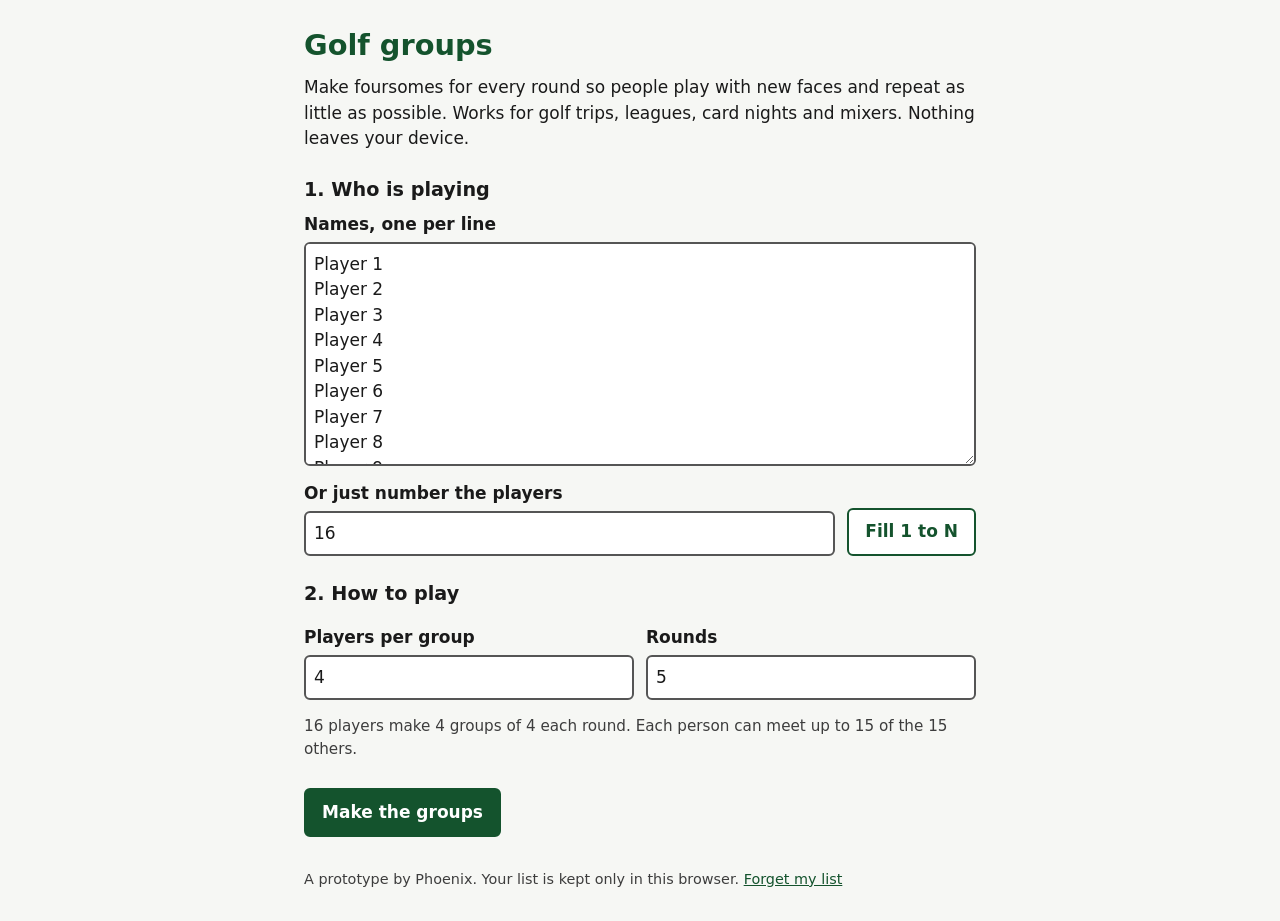
==== prototypes/golf-groups/index.html @ c1abbe66 "night 2026-10-22: Found the first problem (golf groups want new foursomes each round) and built an o" ====
<!doctype html>
<html lang="en">
<head>
<meta charset="utf-8">
<meta name="viewport" content="width=device-width, initial-scale=1">
<meta http-equiv="Content-Security-Policy" content="default-src 'none'; script-src 'self'; style-src 'self'; img-src 'self'; connect-src 'none'; form-action 'none'; base-uri 'none'">
<title>Golf groups: mix everyone, repeat little</title>
<link rel="stylesheet" href="style.css">
</head>
<body>
<main>
  <h1>Golf groups</h1>
  <p class="lead">Make foursomes for every round so people play with new faces and repeat as little as possible.
  Works for golf trips, leagues, card nights and mixers. Nothing leaves your device.</p>

  <section aria-labelledby="setup">
    <h2 id="setup">1. Who is playing</h2>
    <label for="names">Names, one per line</label>
    <textarea id="names" rows="8" spellcheck="false" placeholder="Ann&#10;Ben&#10;Cara&#10;..."></textarea>
    <div class="row">
      <div>
        <label for="count">Or just number the players</label>
        <input id="count" type="number" min="2" max="200" value="16" inputmode="numeric">
      </div>
      <button type="button" id="fill" class="secondary">Fill 1 to N</button>
    </div>

    <h2>2. How to play</h2>
    <div class="row">
      <div>
        <label for="size">Players per group</label>
        <input id="size" type="number" min="2" max="12" value="4" inputmode="numeric">
      </div>
      <div>
        <label for="rounds">Rounds</label>
        <input id="rounds" type="number" min="1" max="60" value="5" inputmode="numeric">
      </div>
    </div>
    <p class="hint" id="math" aria-live="polite"></p>
    <button type="button" id="make">Make the groups</button>
  </section>

  <section id="out" hidden aria-labelledby="result">
    <h2 id="result">3. Your groups</h2>
    <p id="summary" class="summary" aria-live="polite"></p>
    <div class="row actions">
      <button type="button" id="again" class="secondary">Try another mix</button>
      <button type="button" id="copy" class="secondary">Copy as text</button>
      <button type="button" id="print" class="secondary">Print</button>
    </div>
    <p id="copied" class="hint" aria-live="polite"></p>
    <div id="rounds-out"></div>
    <details>
      <summary>Who played with whom</summary>
      <p class="hint">How many rounds each person shared a group with each other person.</p>
      <div id="per-player"></div>
    </details>
  </section>

  <p class="foot">A prototype by Phoenix. Your list is kept only in this browser.
  <button type="button" id="clear" class="link">Forget my list</button></p>
</main>
<script src="script.js"></script>
</body>
</html>
---- prototypes/golf-groups/style.css ----
* { box-sizing: border-box; }
body {
  margin: 0;
  font: 17px/1.5 system-ui, -apple-system, "Segoe UI", Roboto, sans-serif;
  color: #1a1a1a;
  background: #f6f7f4;
}
main { max-width: 44rem; margin: 0 auto; padding: 1rem; }
h1 { margin: 0.5rem 0; font-size: 1.8rem; color: #14532d; }
h2 { font-size: 1.2rem; margin: 1.5rem 0 0.5rem; }
.lead { margin-top: 0; }
label { display: block; font-weight: 600; margin: 0.5rem 0 0.25rem; }
textarea, input {
  width: 100%;
  font: inherit;
  padding: 0.5rem;
  border: 2px solid #555;
  border-radius: 6px;
  background: #fff;
  color: #1a1a1a;
}
.row { display: flex; flex-wrap: wrap; gap: 0.75rem; align-items: flex-end; }
.row > div { flex: 1 1 9rem; }
button {
  font: inherit;
  font-weight: 600;
  padding: 0.6rem 1rem;
  margin-top: 0.75rem;
  border: 2px solid #14532d;
  border-radius: 6px;
  background: #14532d;
  color: #fff;
  cursor: pointer;
}
button.secondary { background: #fff; color: #14532d; }
button.link {
  border: 0; padding: 0; margin: 0; background: none;
  color: #14532d; text-decoration: underline; font-weight: 400;
}
:focus-visible { outline: 3px solid #b45309; outline-offset: 2px; }
.hint { color: #3d3d3d; font-size: 0.95rem; }
.error { color: #9b1c1c; font-weight: 600; }
.summary { font-weight: 600; }
.round { margin: 1rem 0; }
.round h3 { margin: 0 0 0.25rem; font-size: 1.05rem; }
.groups { list-style: none; padding: 0; margin: 0; display: grid; gap: 0.5rem; grid-template-columns: repeat(auto-fill, minmax(12rem, 1fr)); }
.groups li { background: #fff; border: 1px solid #bbb; border-radius: 6px; padding: 0.5rem 0.75rem; }
.groups b { display: block; color: #14532d; }
.repeat { background: #fde68a; padding: 0 0.2rem; border-radius: 3px; }
details { margin: 1rem 0; }
summary { cursor: pointer; font-weight: 600; }
.pp { margin: 0.5rem 0; }
.foot { margin-top: 2rem; font-size: 0.9rem; color: #3d3d3d; }
@media print {
  body { background: #fff; }
  section[aria-labelledby="setup"], .actions, .foot, #copied, details { display: none; }
  .groups li { break-inside: avoid; }
}
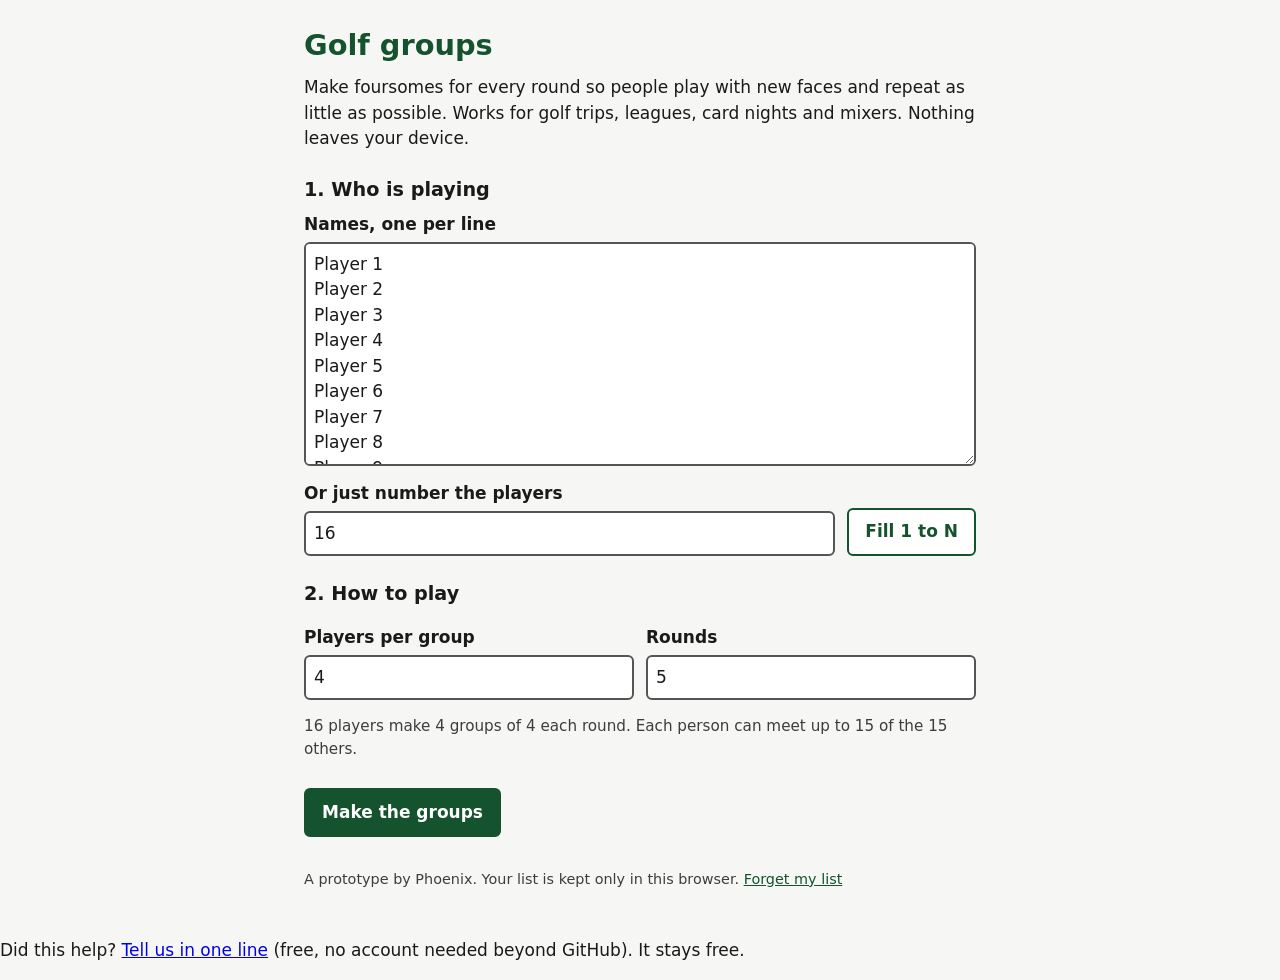
==== commit 41c79ed1: "Feedback link on every prototype: one line that opens a prefilled GitHub issue Owner, 2026-10-22: fr" ====
--- a/prototypes/golf-groups/index.html
+++ b/prototypes/golf-groups/index.html
@@ -61,5 +61,6 @@
   <button type="button" id="clear" class="link">Forget my list</button></p>
 </main>
 <script src="script.js"></script>
+  <footer class="feedback"><p>Did this help? <a href="https://github.com/guillearria/phoenix/issues/new?title=Golf+groups%3A+feedback&body=What+did+you+try%2C+and+what+happened%3F%0A%0A">Tell us in one line</a> (free, no account needed beyond GitHub). It stays free.</p></footer>
 </body>
 </html>
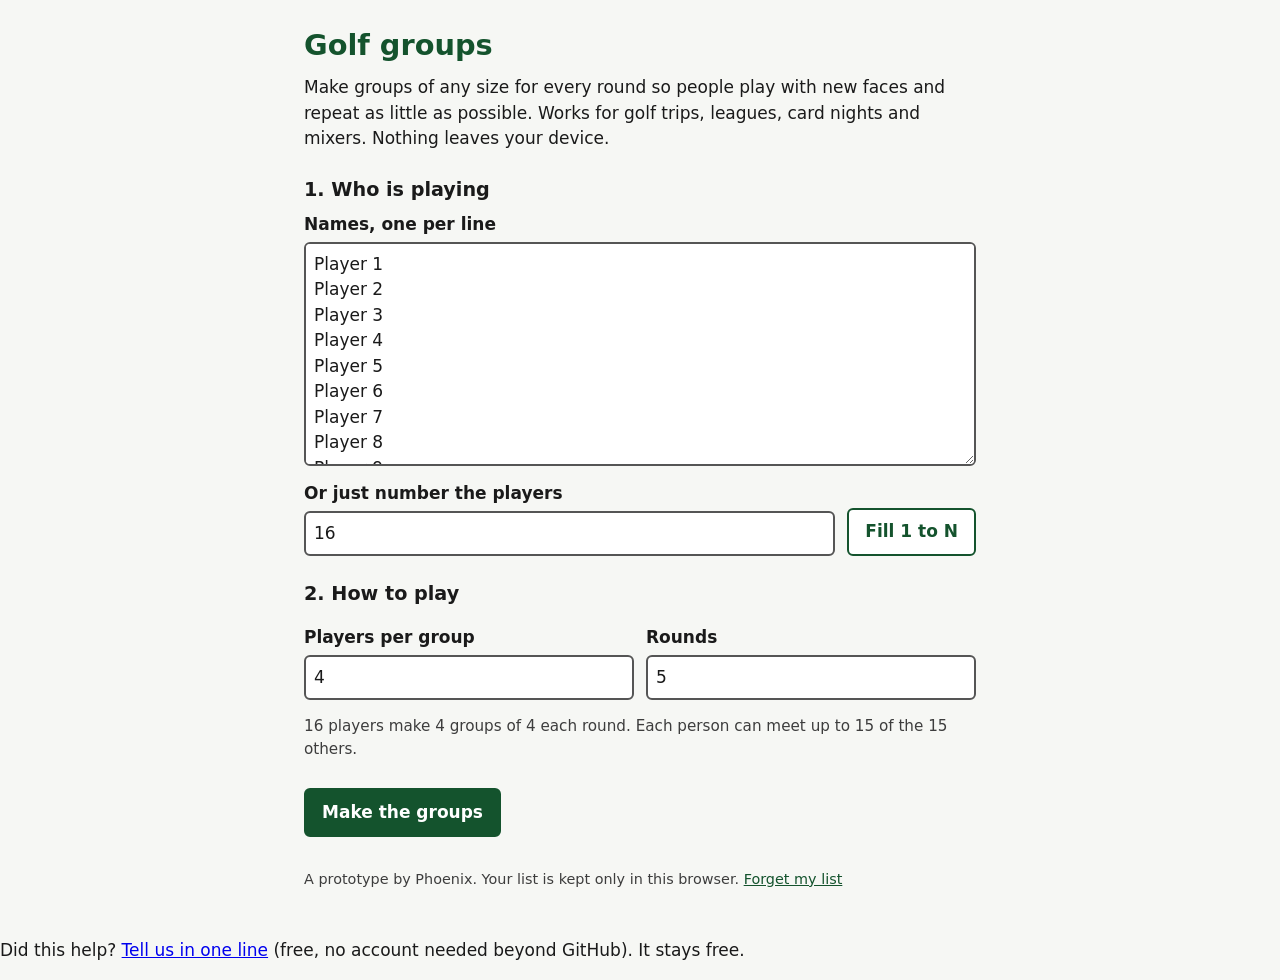
==== commit 156bf8c5: "Golf groups: the group size you choose is honored; only the last group is smaller Owner, 2026-10-22:" ====
--- a/prototypes/golf-groups/index.html
+++ b/prototypes/golf-groups/index.html
@@ -10,7 +10,7 @@
 <body>
 <main>
   <h1>Golf groups</h1>
-  <p class="lead">Make foursomes for every round so people play with new faces and repeat as little as possible.
+  <p class="lead">Make groups of any size for every round so people play with new faces and repeat as little as possible.
   Works for golf trips, leagues, card nights and mixers. Nothing leaves your device.</p>
 
   <section aria-labelledby="setup">
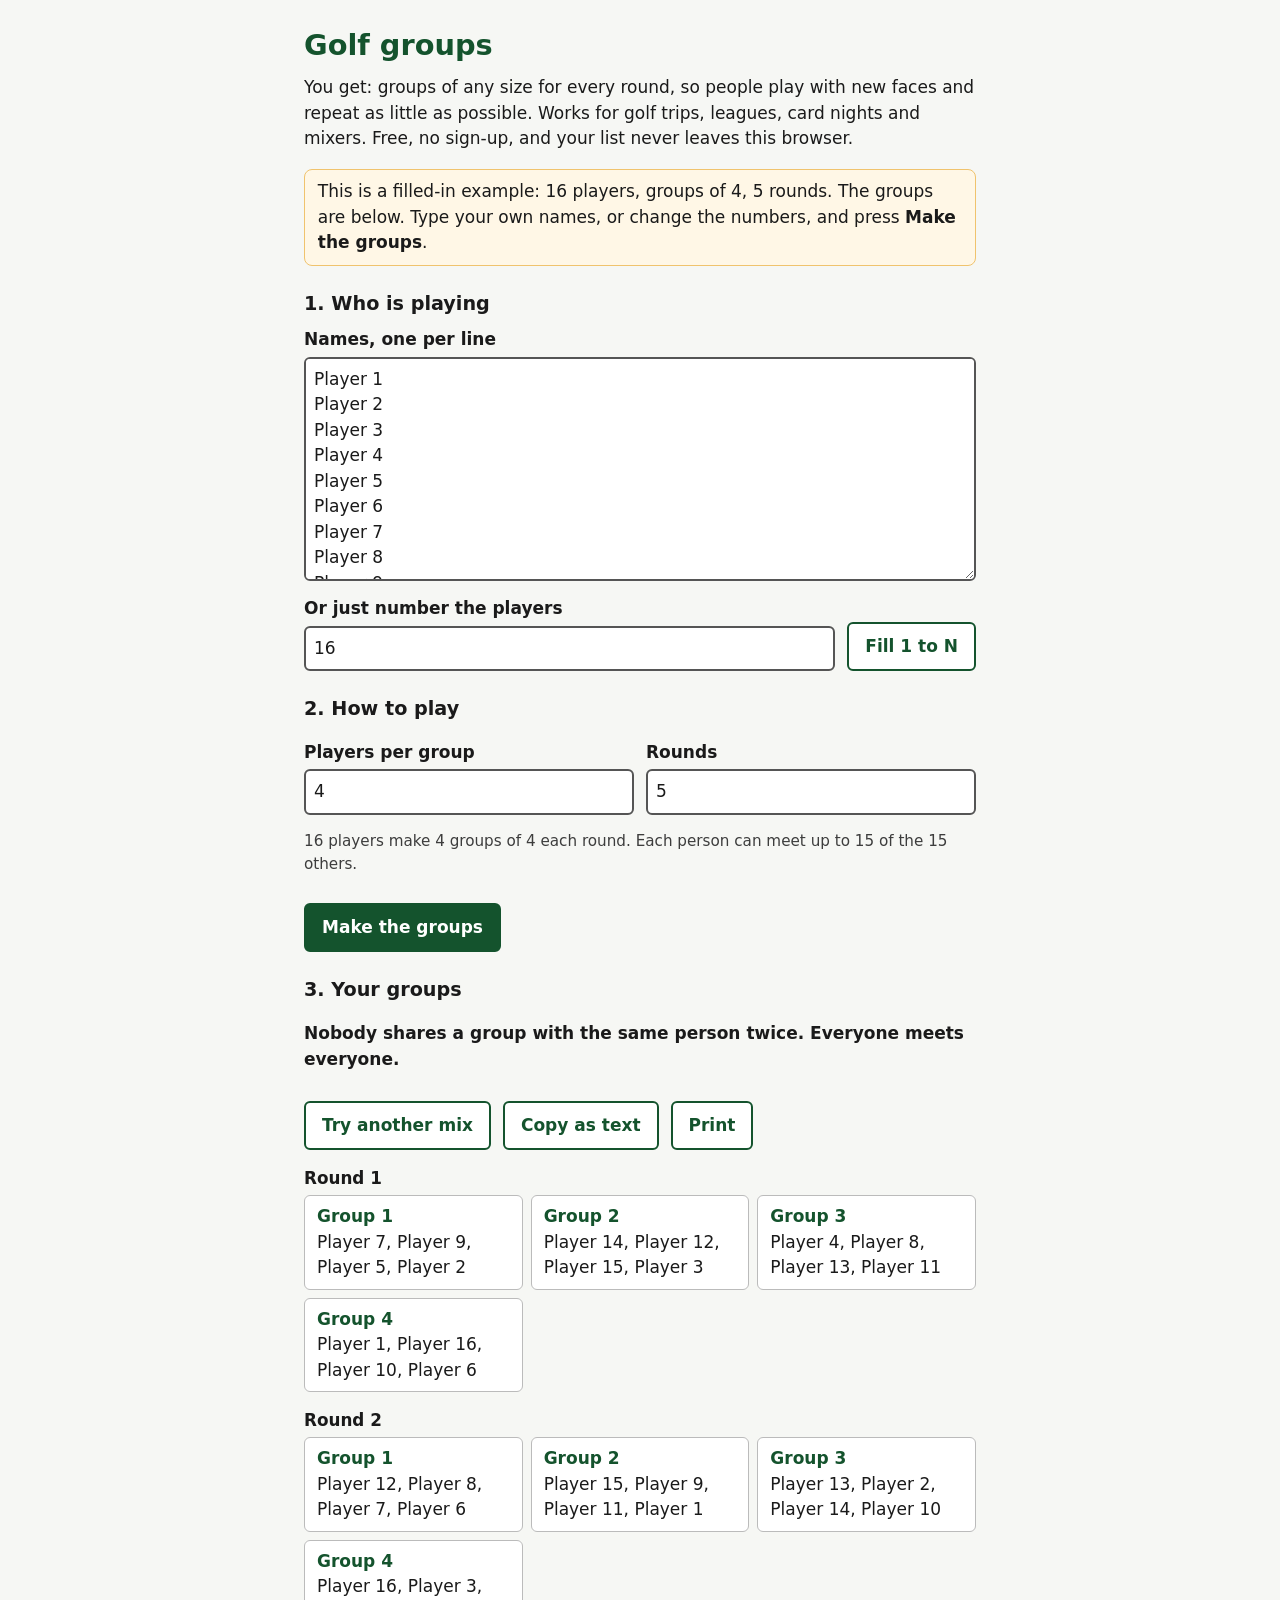
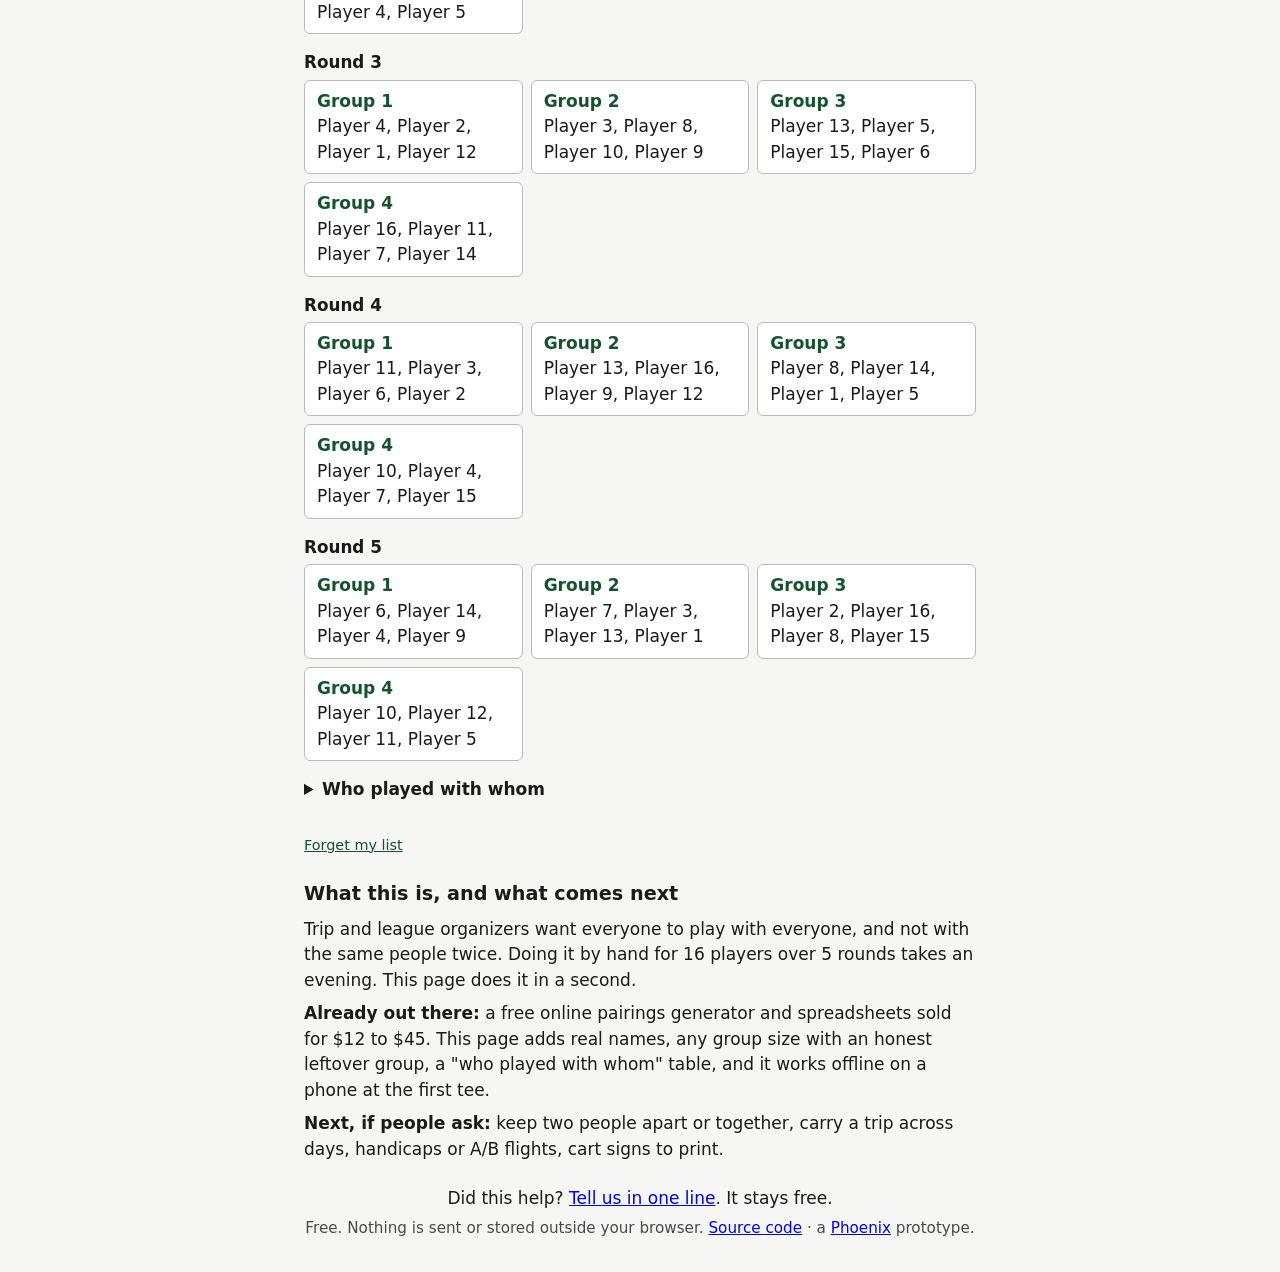
==== commit c9138800: "Polish both prototypes for sharing: result first, a trust line, the picture in words Owner, 2026-10-" ====
--- a/prototypes/golf-groups/index.html
+++ b/prototypes/golf-groups/index.html
@@ -10,8 +10,10 @@
 <body>
 <main>
   <h1>Golf groups</h1>
-  <p class="lead">Make groups of any size for every round so people play with new faces and repeat as little as possible.
-  Works for golf trips, leagues, card nights and mixers. Nothing leaves your device.</p>
+  <p class="lead">You get: groups of any size for every round, so people play with new faces and repeat as little as possible.
+  Works for golf trips, leagues, card nights and mixers. Free, no sign-up, and your list never leaves this browser.</p>
+  <p class="example" id="example-note">This is a filled-in example: 16 players, groups of 4, 5 rounds. The groups are below.
+    Type your own names, or change the numbers, and press <strong>Make the groups</strong>.</p>
 
   <section aria-labelledby="setup">
     <h2 id="setup">1. Who is playing</h2>
@@ -57,10 +59,26 @@
     </details>
   </section>
 
-  <p class="foot">A prototype by Phoenix. Your list is kept only in this browser.
-  <button type="button" id="clear" class="link">Forget my list</button></p>
+  <p class="foot"><button type="button" id="clear" class="link">Forget my list</button></p>
+
+  <section class="about" aria-labelledby="h-about">
+    <h2 id="h-about">What this is, and what comes next</h2>
+    <p>Trip and league organizers want everyone to play with everyone, and not with the same people twice.
+      Doing it by hand for 16 players over 5 rounds takes an evening. This page does it in a second.</p>
+    <p><strong>Already out there:</strong> a free online pairings generator and spreadsheets sold for $12 to $45.
+      This page adds real names, any group size with an honest leftover group, a "who played with whom" table,
+      and it works offline on a phone at the first tee.</p>
+    <p><strong>Next, if people ask:</strong> keep two people apart or together, carry a trip across days,
+      handicaps or A/B flights, cart signs to print.</p>
+  </section>
+
+  <footer class="feedback">
+    <p>Did this help? <a href="https://github.com/guillearria/phoenix/issues/new?title=Golf+groups%3A+feedback&body=What+did+you+try%2C+and+what+happened%3F%0A%0A">Tell us in one line</a>. It stays free.</p>
+    <p class="trust">Free. Nothing is sent or stored outside your browser.
+      <a href="https://github.com/guillearria/phoenix/tree/main/prototypes/golf-groups">Source code</a> ·
+      a <a href="https://guillearria.github.io/phoenix/">Phoenix</a> prototype.</p>
+  </footer>
 </main>
 <script src="script.js"></script>
-  <footer class="feedback"><p>Did this help? <a href="https://github.com/guillearria/phoenix/issues/new?title=Golf+groups%3A+feedback&body=What+did+you+try%2C+and+what+happened%3F%0A%0A">Tell us in one line</a> (free, no account needed beyond GitHub). It stays free.</p></footer>
 </body>
 </html>
--- a/prototypes/golf-groups/style.css
+++ b/prototypes/golf-groups/style.css
@@ -56,3 +56,10 @@
   section[aria-labelledby="setup"], .actions, .foot, #copied, details { display: none; }
   .groups li { break-inside: avoid; }
 }
+.example { background: #fff7e6; border: 1px solid #f0c36d; border-radius: 8px; padding: 0.6rem 0.8rem; }
+.example[hidden] { display: none; }
+.about p { margin: 0.5rem 0; }
+.feedback { text-align: center; margin: 1.5rem 0 1rem; }
+.feedback p { margin: 0.3rem 0; }
+.trust { color: #4a4a4a; font-size: 0.95rem; }
+@media print { .example, .feedback, .about { display: none; } }
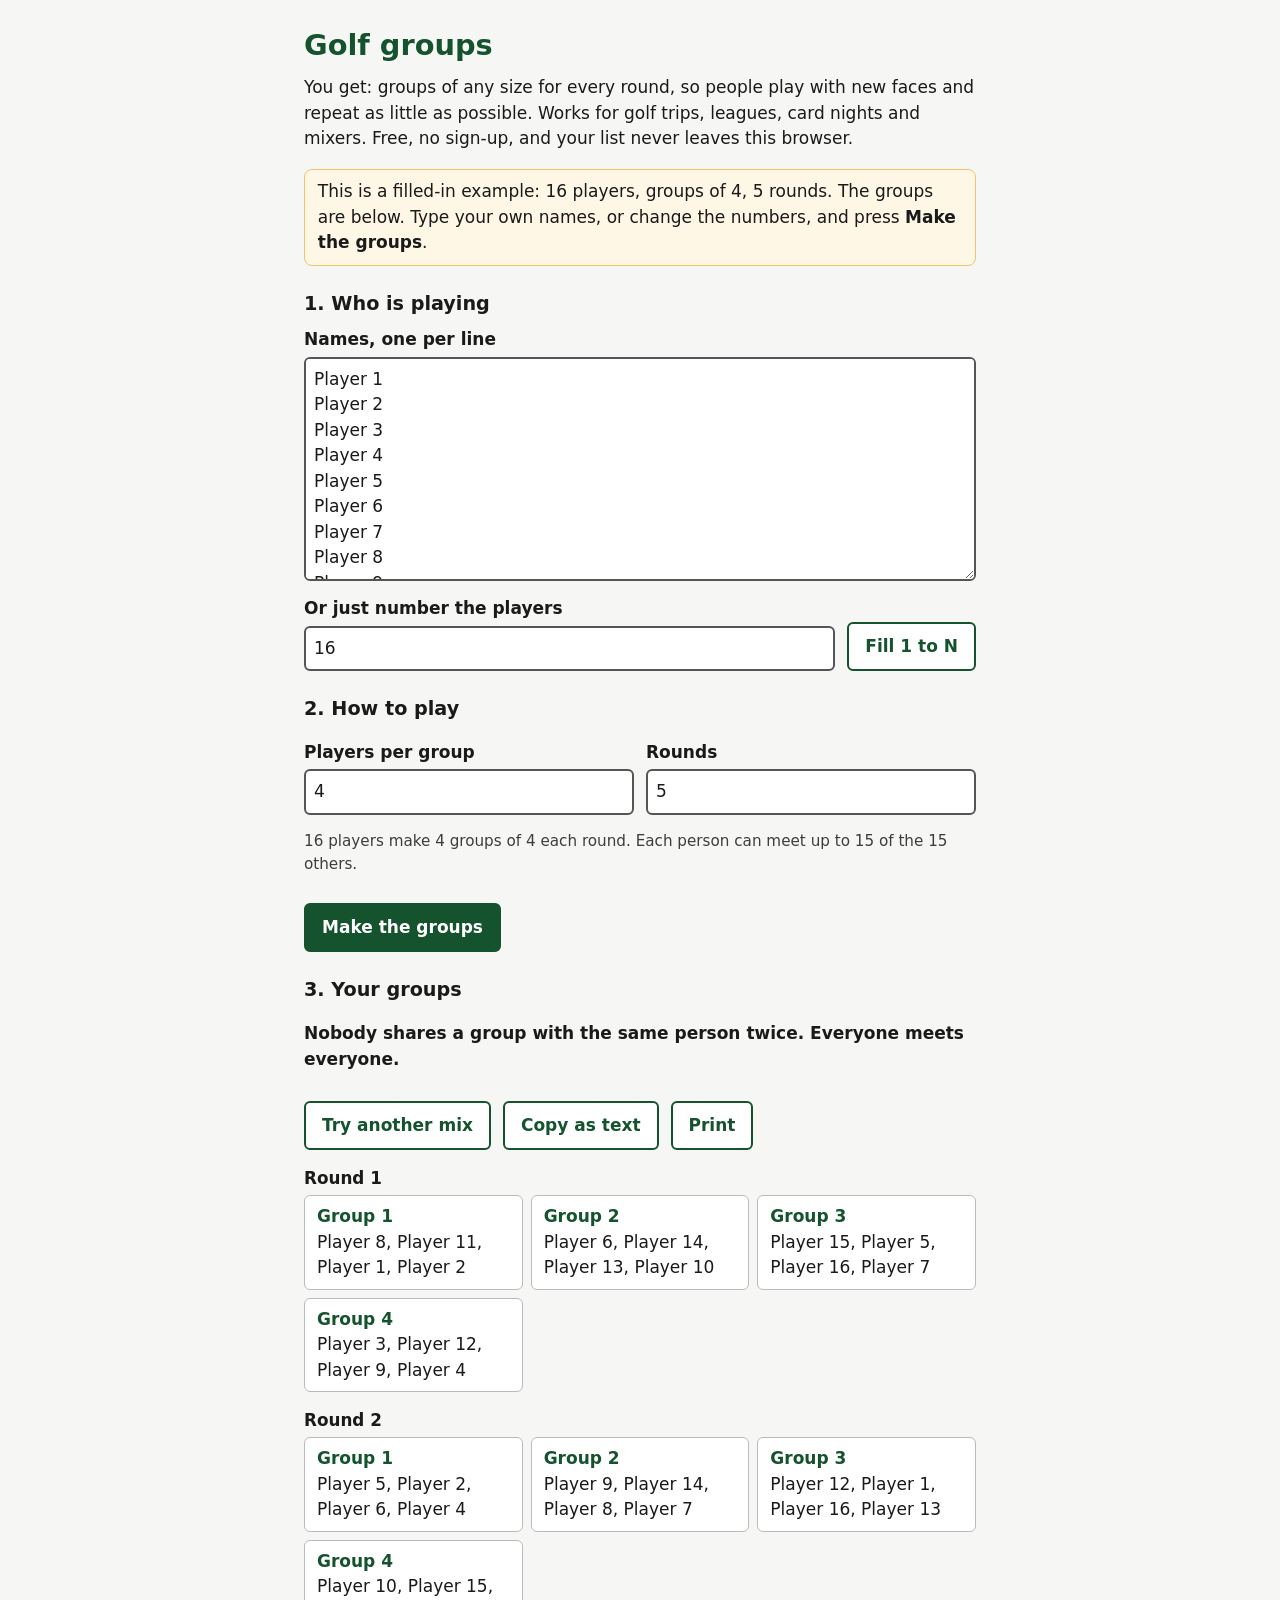
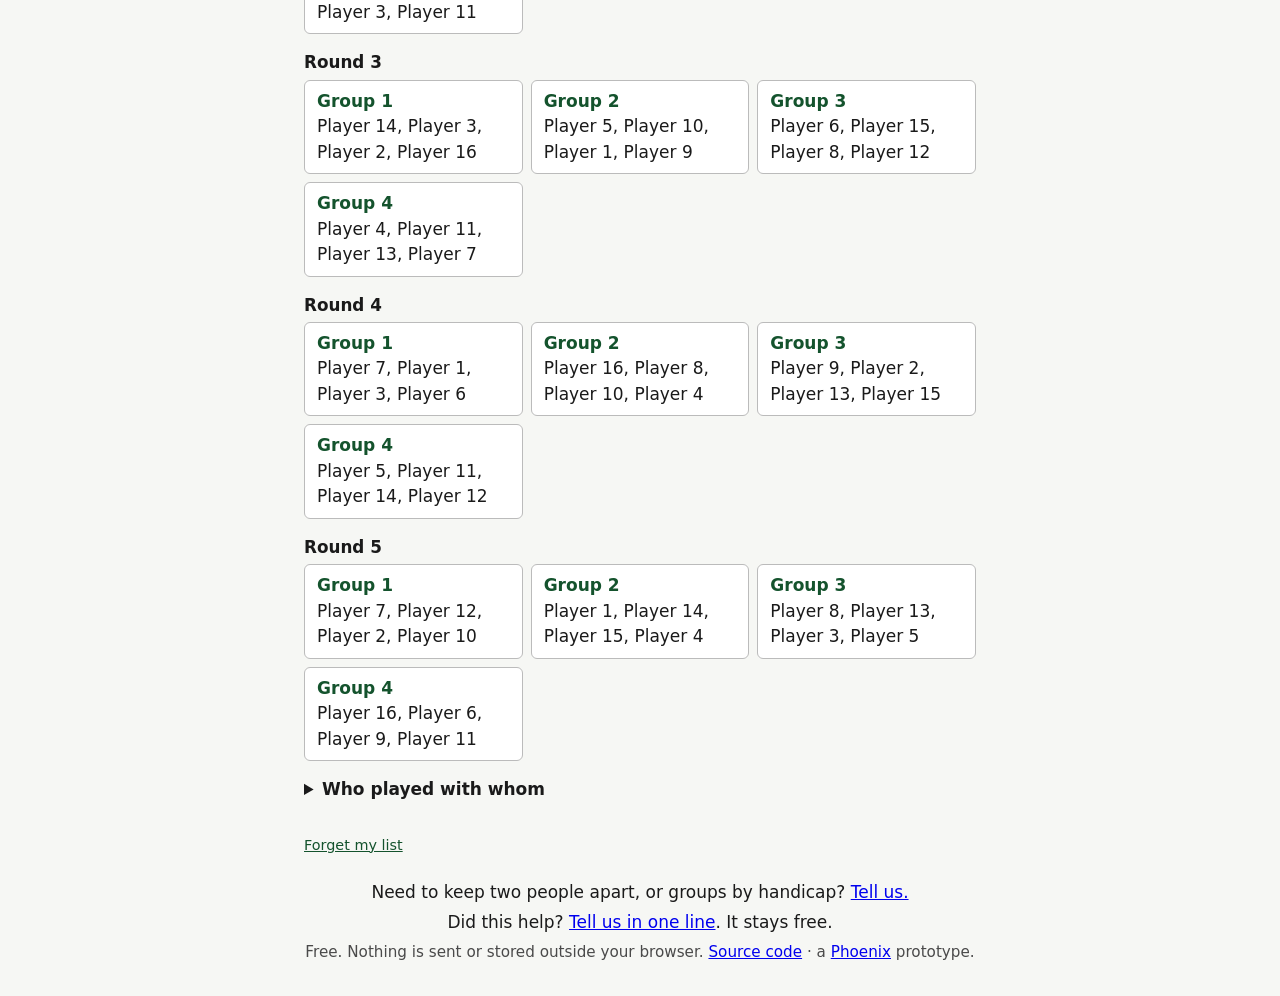
==== commit 45b40e7d: "Pages speak to visitors; clearing stays cleared Owner, 2026-10-22: the "What this is, and what comes" ====
--- a/prototypes/golf-groups/index.html
+++ b/prototypes/golf-groups/index.html
@@ -61,18 +61,10 @@
 
   <p class="foot"><button type="button" id="clear" class="link">Forget my list</button></p>
 
-  <section class="about" aria-labelledby="h-about">
-    <h2 id="h-about">What this is, and what comes next</h2>
-    <p>Trip and league organizers want everyone to play with everyone, and not with the same people twice.
-      Doing it by hand for 16 players over 5 rounds takes an evening. This page does it in a second.</p>
-    <p><strong>Already out there:</strong> a free online pairings generator and spreadsheets sold for $12 to $45.
-      This page adds real names, any group size with an honest leftover group, a "who played with whom" table,
-      and it works offline on a phone at the first tee.</p>
-    <p><strong>Next, if people ask:</strong> keep two people apart or together, carry a trip across days,
-      handicaps or A/B flights, cart signs to print.</p>
-  </section>
 
   <footer class="feedback">
+    <p>Need to keep two people apart, or groups by handicap?
+      <a href="https://github.com/guillearria/phoenix/issues/new?title=Golf+groups%3A+request&body=What+would+you+like+it+to+do%3F%0A%0A">Tell us.</a></p>
     <p>Did this help? <a href="https://github.com/guillearria/phoenix/issues/new?title=Golf+groups%3A+feedback&body=What+did+you+try%2C+and+what+happened%3F%0A%0A">Tell us in one line</a>. It stays free.</p>
     <p class="trust">Free. Nothing is sent or stored outside your browser.
       <a href="https://github.com/guillearria/phoenix/tree/main/prototypes/golf-groups">Source code</a> ·
--- a/prototypes/golf-groups/style.css
+++ b/prototypes/golf-groups/style.css
@@ -58,8 +58,7 @@
 }
 .example { background: #fff7e6; border: 1px solid #f0c36d; border-radius: 8px; padding: 0.6rem 0.8rem; }
 .example[hidden] { display: none; }
-.about p { margin: 0.5rem 0; }
 .feedback { text-align: center; margin: 1.5rem 0 1rem; }
 .feedback p { margin: 0.3rem 0; }
 .trust { color: #4a4a4a; font-size: 0.95rem; }
-@media print { .example, .feedback, .about { display: none; } }
+@media print { .example, .feedback { display: none; } }
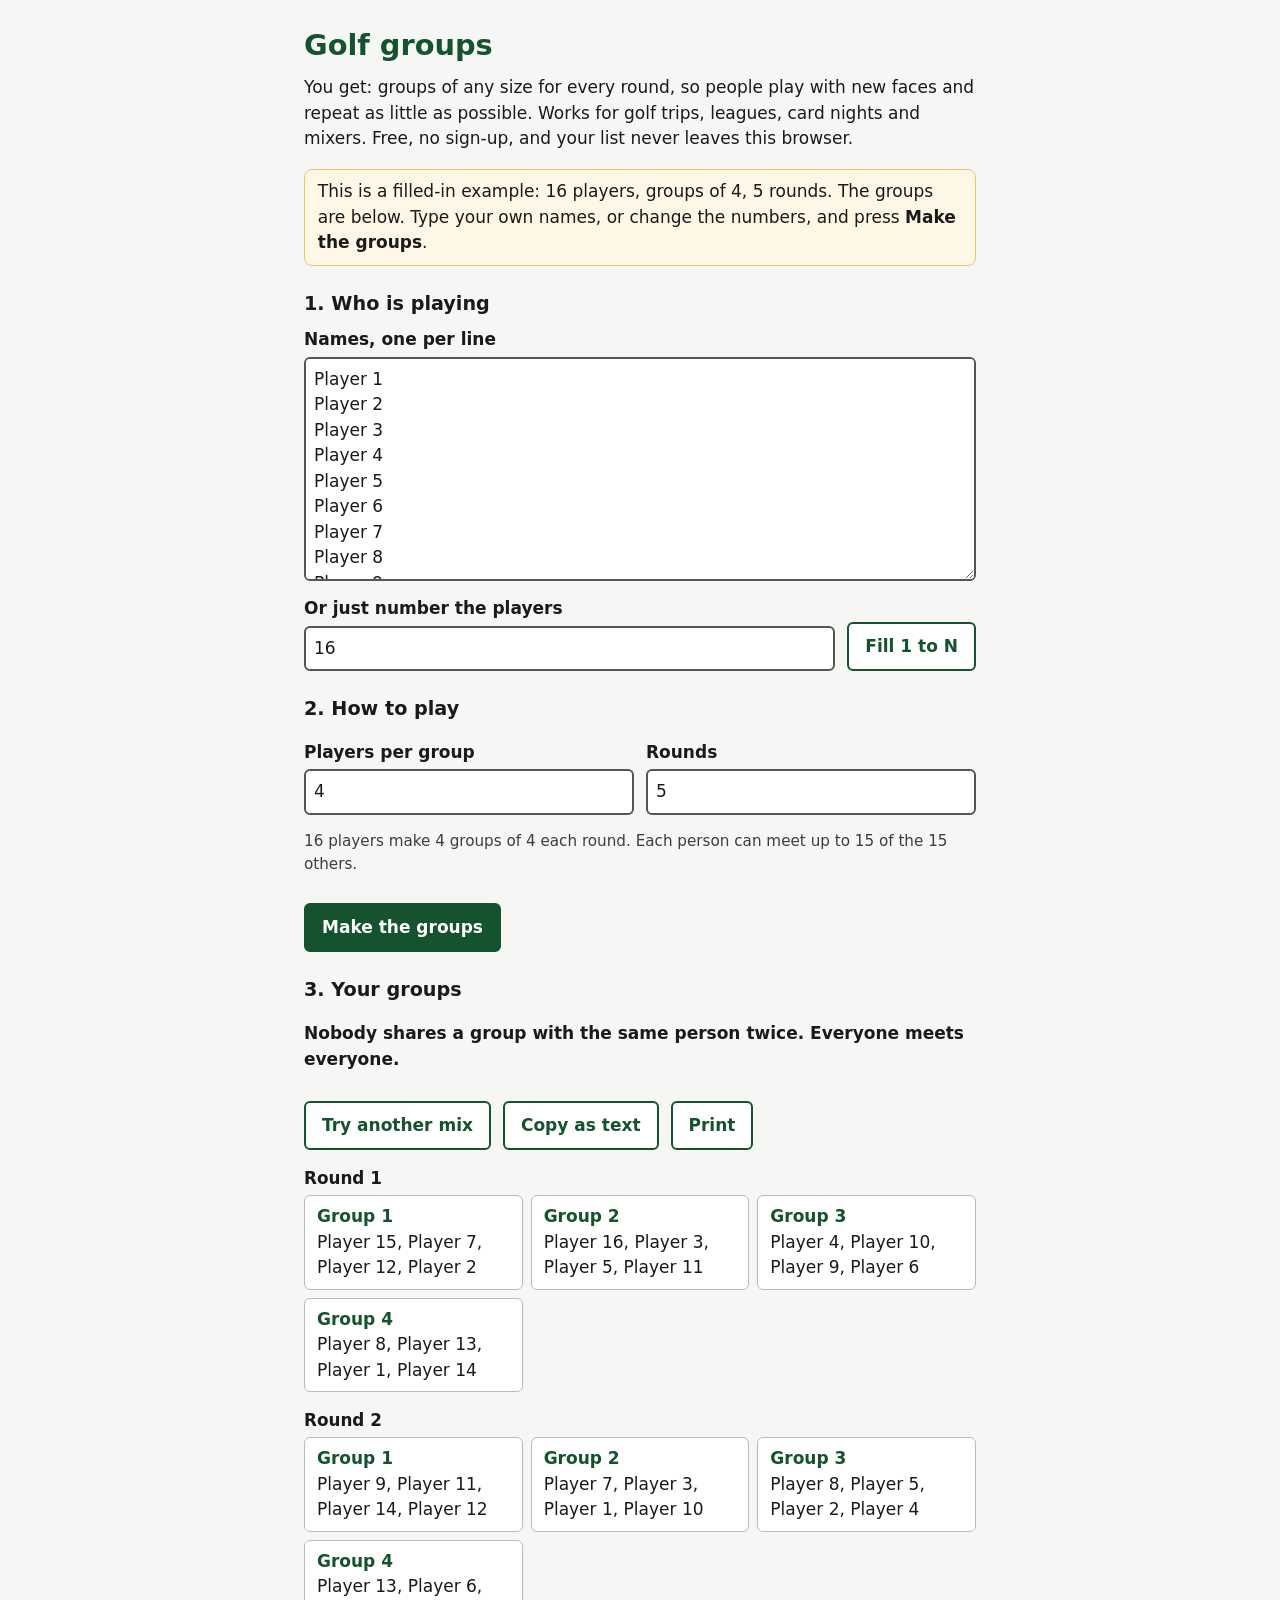
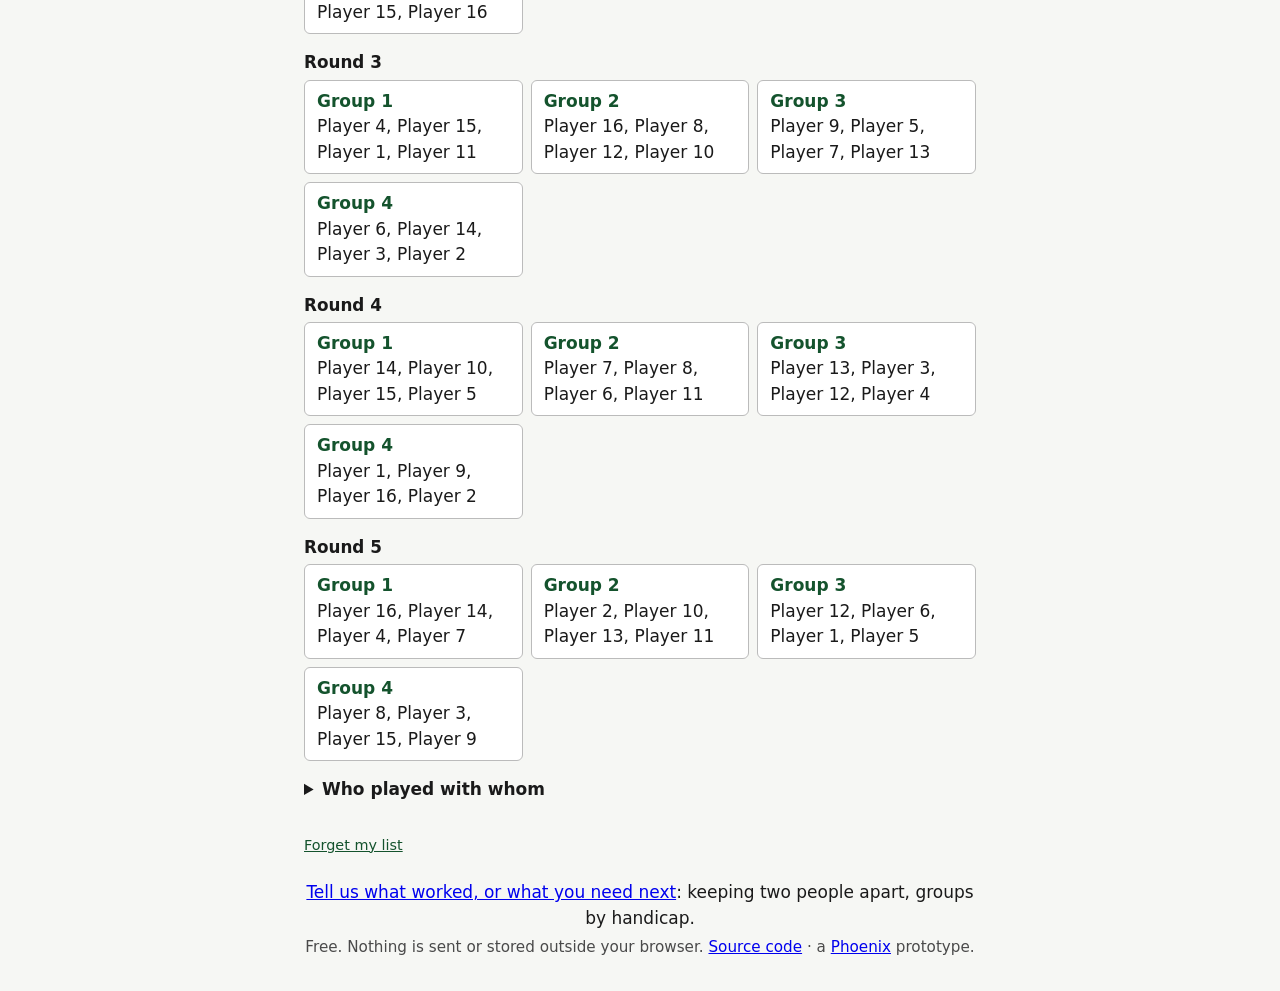
==== commit 57b2e6d3: "Clear acts at once with Undo; one feedback line and one link per footer Owner, 2026-10-23: "Clear ev" ====
--- a/prototypes/golf-groups/index.html
+++ b/prototypes/golf-groups/index.html
@@ -63,9 +63,7 @@
 
 
   <footer class="feedback">
-    <p>Need to keep two people apart, or groups by handicap?
-      <a href="https://github.com/guillearria/phoenix/issues/new?title=Golf+groups%3A+request&body=What+would+you+like+it+to+do%3F%0A%0A">Tell us.</a></p>
-    <p>Did this help? <a href="https://github.com/guillearria/phoenix/issues/new?title=Golf+groups%3A+feedback&body=What+did+you+try%2C+and+what+happened%3F%0A%0A">Tell us in one line</a>. It stays free.</p>
+    <p><a href="https://github.com/guillearria/phoenix/issues/new?title=Golf+groups%3A+feedback&body=What+worked%2C+and+what+do+you+need+next%3F%0A%0A">Tell us what worked, or what you need next</a>: keeping two people apart, groups by handicap.</p>
     <p class="trust">Free. Nothing is sent or stored outside your browser.
       <a href="https://github.com/guillearria/phoenix/tree/main/prototypes/golf-groups">Source code</a> ·
       a <a href="https://guillearria.github.io/phoenix/">Phoenix</a> prototype.</p>
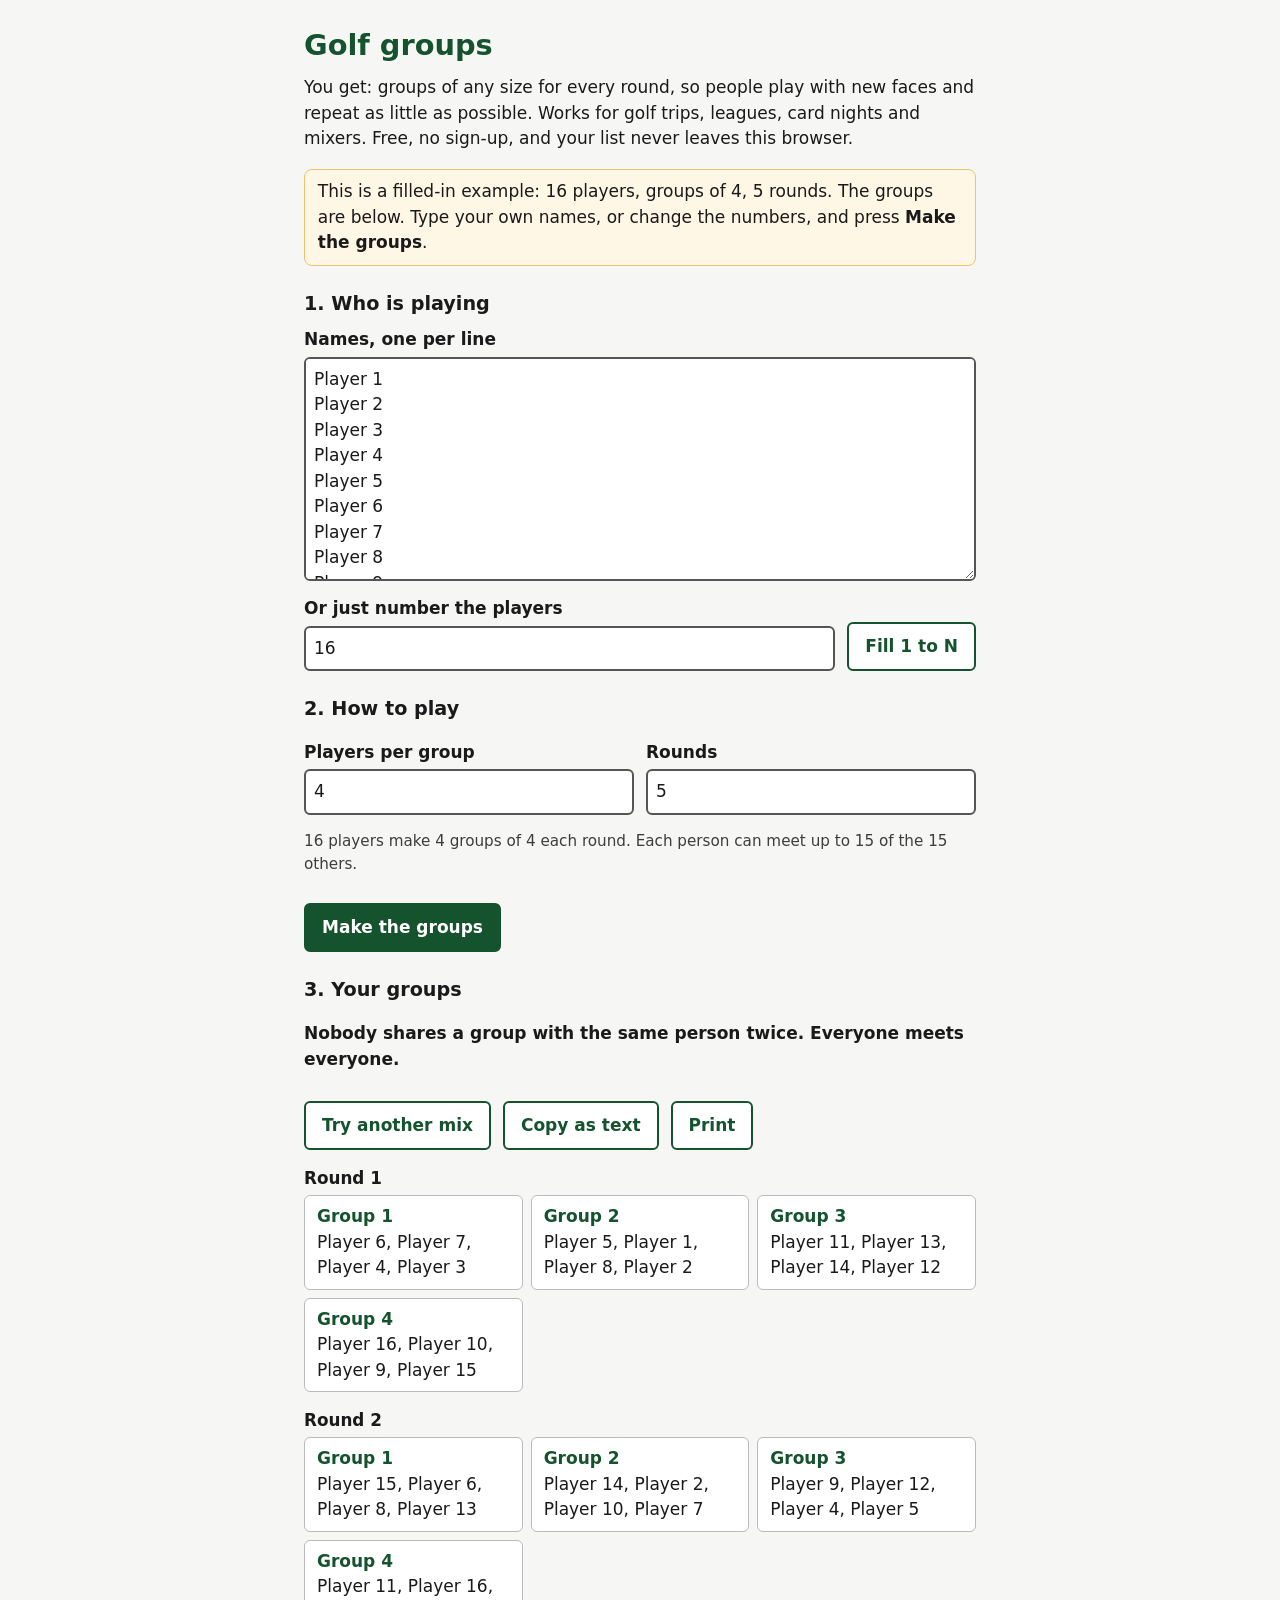
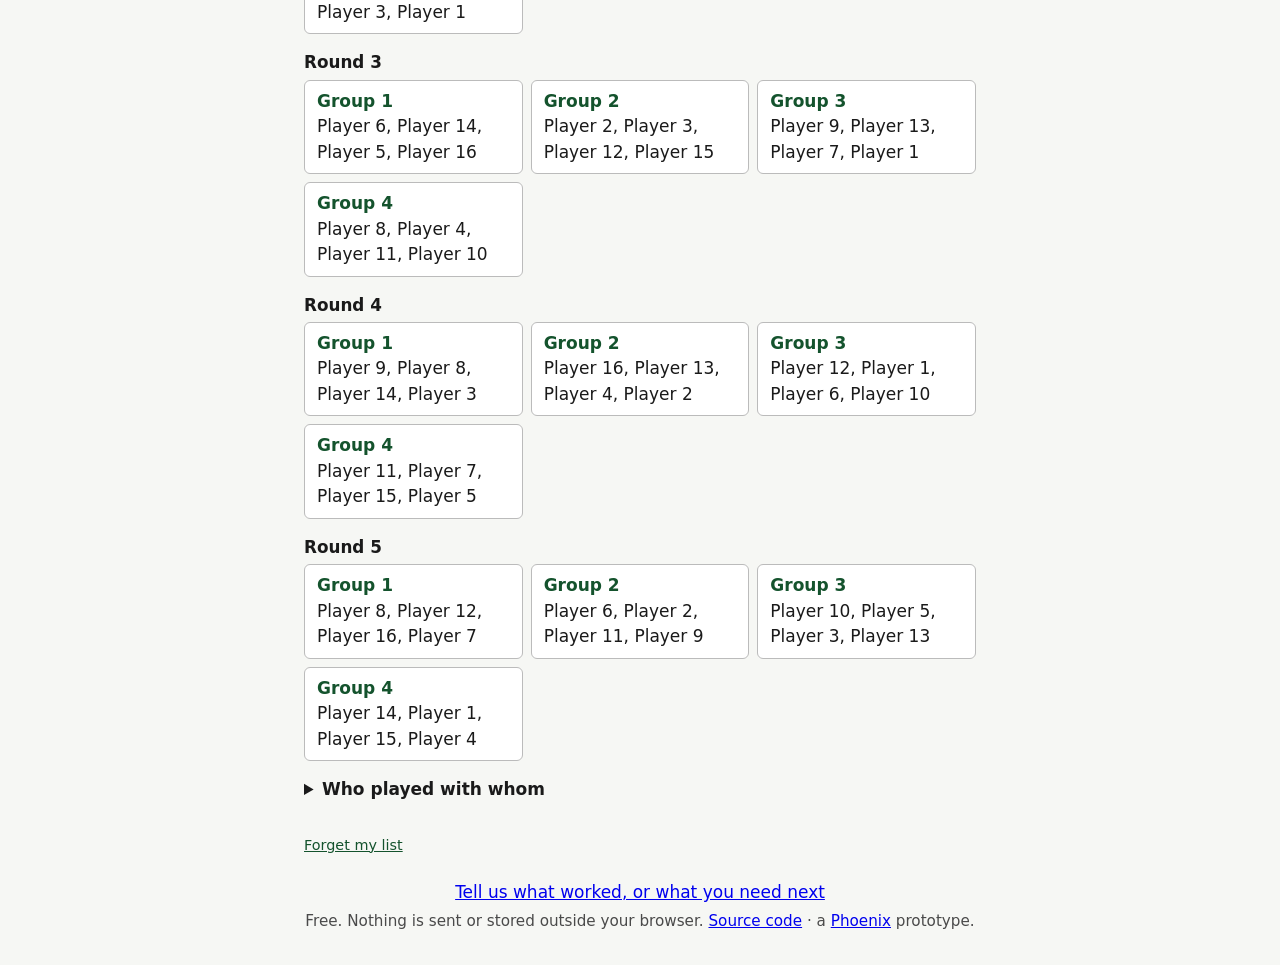
==== commit 7aa1f43d: "Footer line: just "Tell us what worked, or what you need next" Co-Authored-By: Claude Opus 5.5 <nore" ====
--- a/prototypes/golf-groups/index.html
+++ b/prototypes/golf-groups/index.html
@@ -63,7 +63,7 @@
 
 
   <footer class="feedback">
-    <p><a href="https://github.com/guillearria/phoenix/issues/new?title=Golf+groups%3A+feedback&body=What+worked%2C+and+what+do+you+need+next%3F%0A%0A">Tell us what worked, or what you need next</a>: keeping two people apart, groups by handicap.</p>
+    <p><a href="https://github.com/guillearria/phoenix/issues/new?title=Golf+groups%3A+feedback&body=What+worked%2C+and+what+do+you+need+next%3F%0A%0A">Tell us what worked, or what you need next</a></p>
     <p class="trust">Free. Nothing is sent or stored outside your browser.
       <a href="https://github.com/guillearria/phoenix/tree/main/prototypes/golf-groups">Source code</a> ·
       a <a href="https://guillearria.github.io/phoenix/">Phoenix</a> prototype.</p>
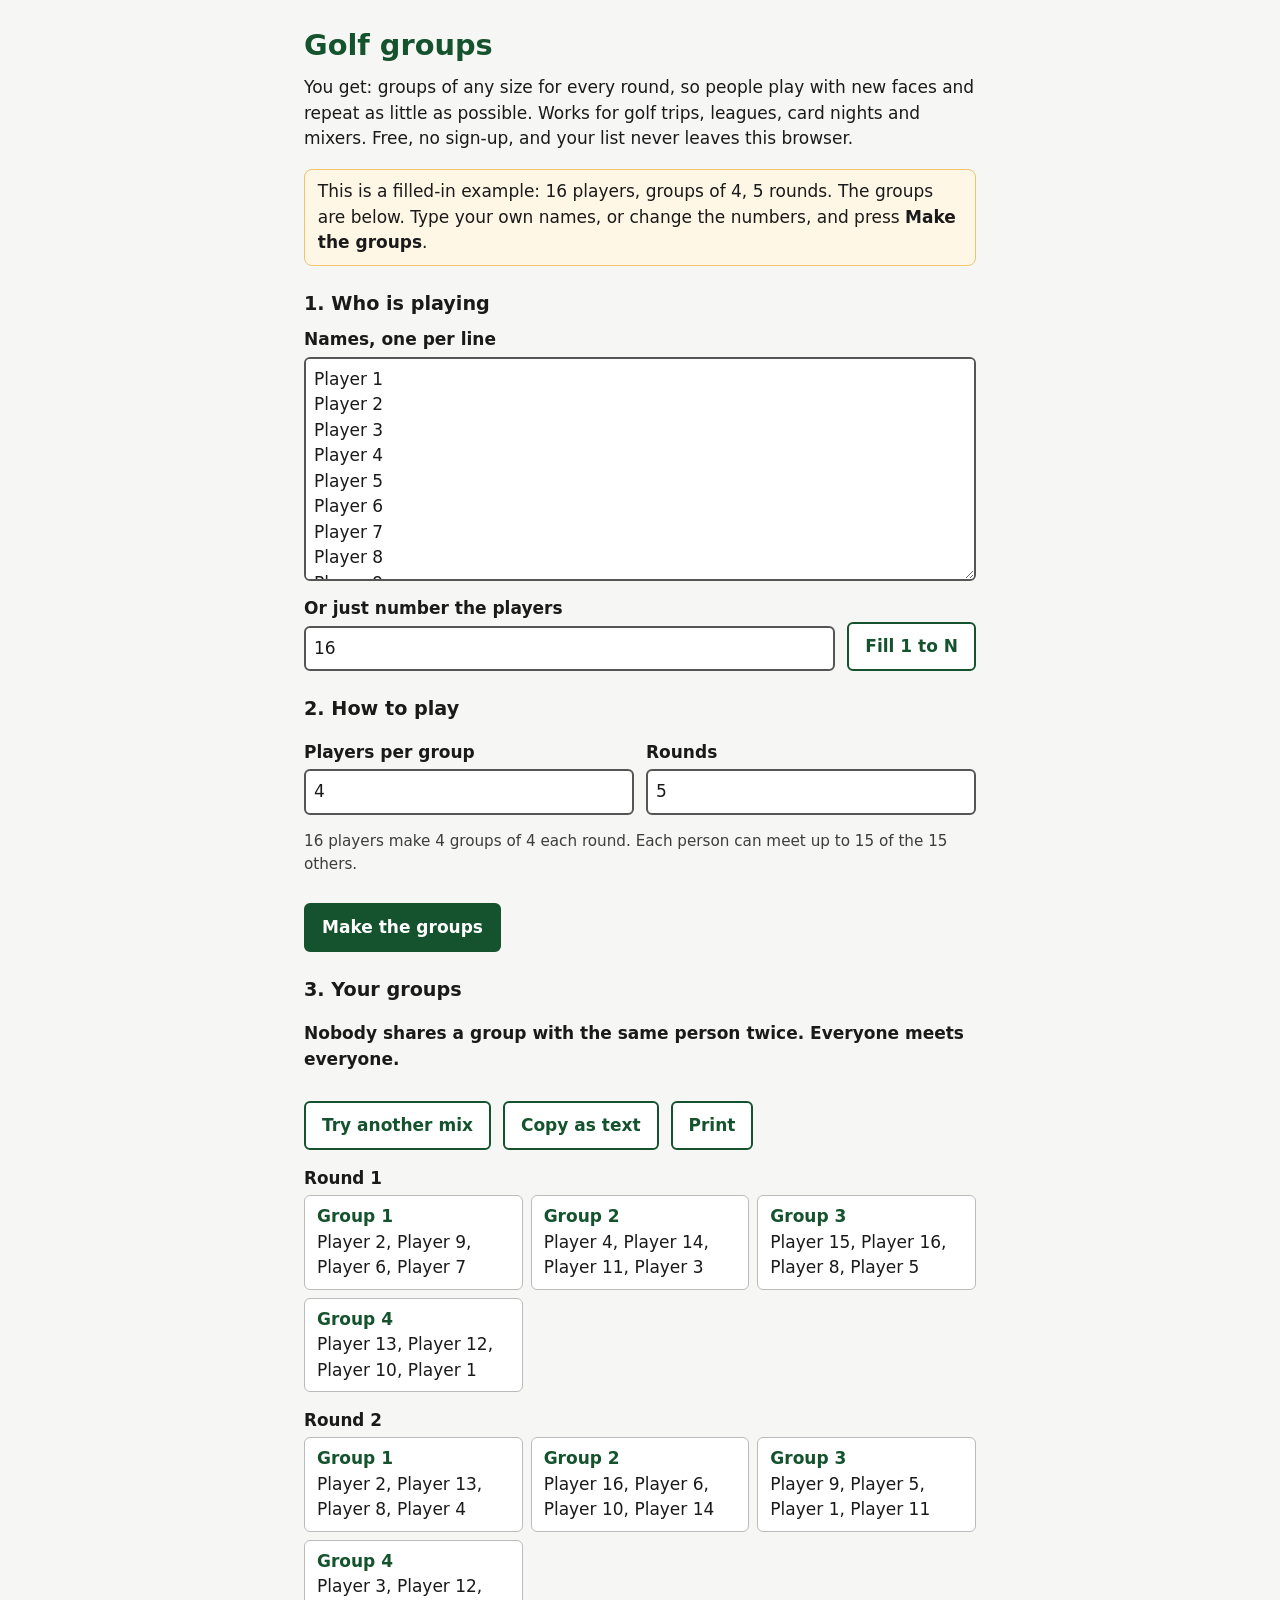
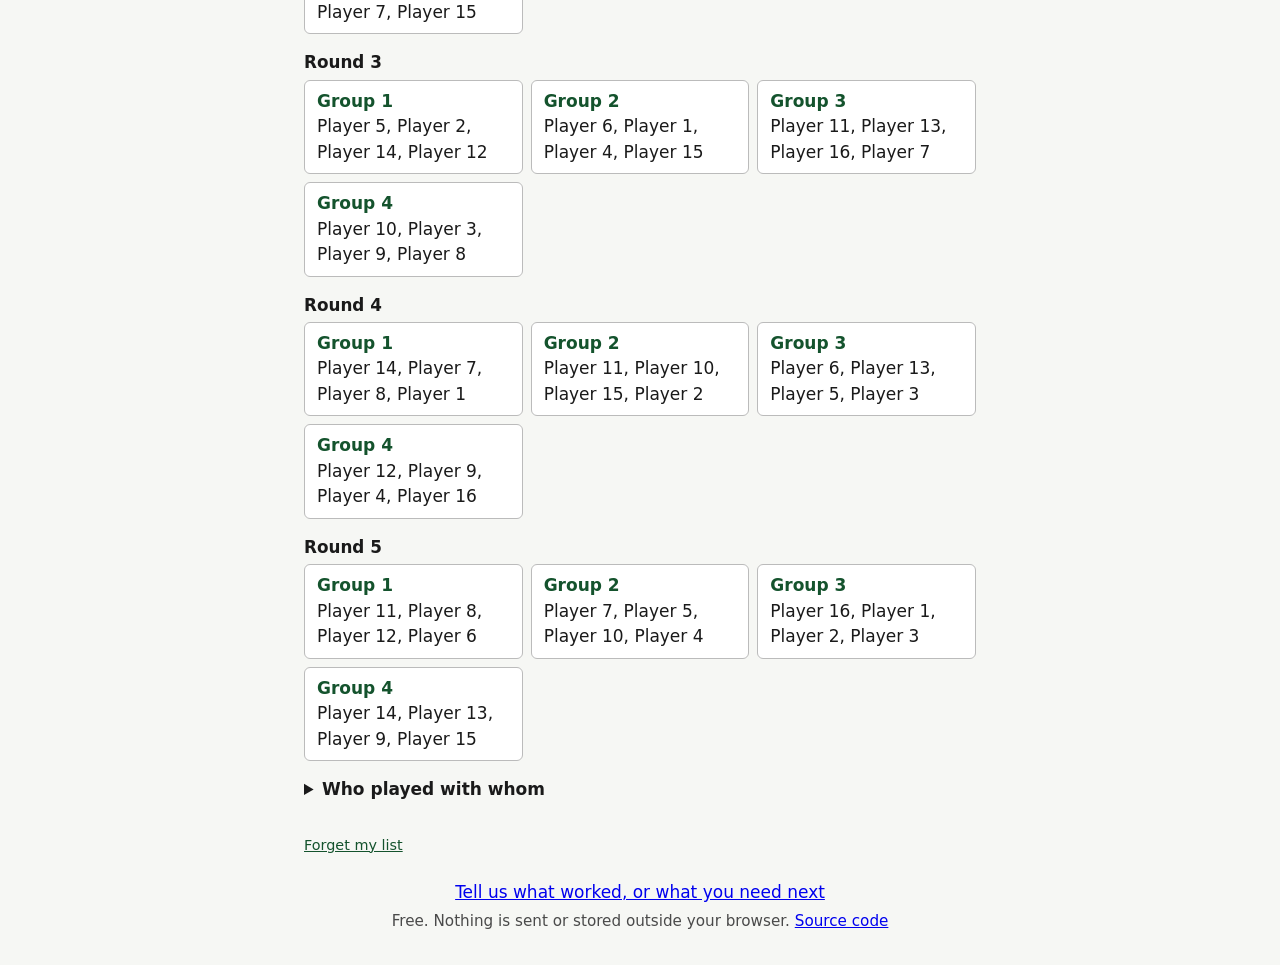
==== commit 13d49f02: "Trust line: drop "a Phoenix prototype" Co-Authored-By: Claude Opus 5.5 <noreply@anthropic.com>" ====
--- a/prototypes/golf-groups/index.html
+++ b/prototypes/golf-groups/index.html
@@ -65,8 +65,7 @@
   <footer class="feedback">
     <p><a href="https://github.com/guillearria/phoenix/issues/new?title=Golf+groups%3A+feedback&body=What+worked%2C+and+what+do+you+need+next%3F%0A%0A">Tell us what worked, or what you need next</a></p>
     <p class="trust">Free. Nothing is sent or stored outside your browser.
-      <a href="https://github.com/guillearria/phoenix/tree/main/prototypes/golf-groups">Source code</a> ·
-      a <a href="https://guillearria.github.io/phoenix/">Phoenix</a> prototype.</p>
+      <a href="https://github.com/guillearria/phoenix/tree/main/prototypes/golf-groups">Source code</a></p>
   </footer>
 </main>
 <script src="script.js"></script>
